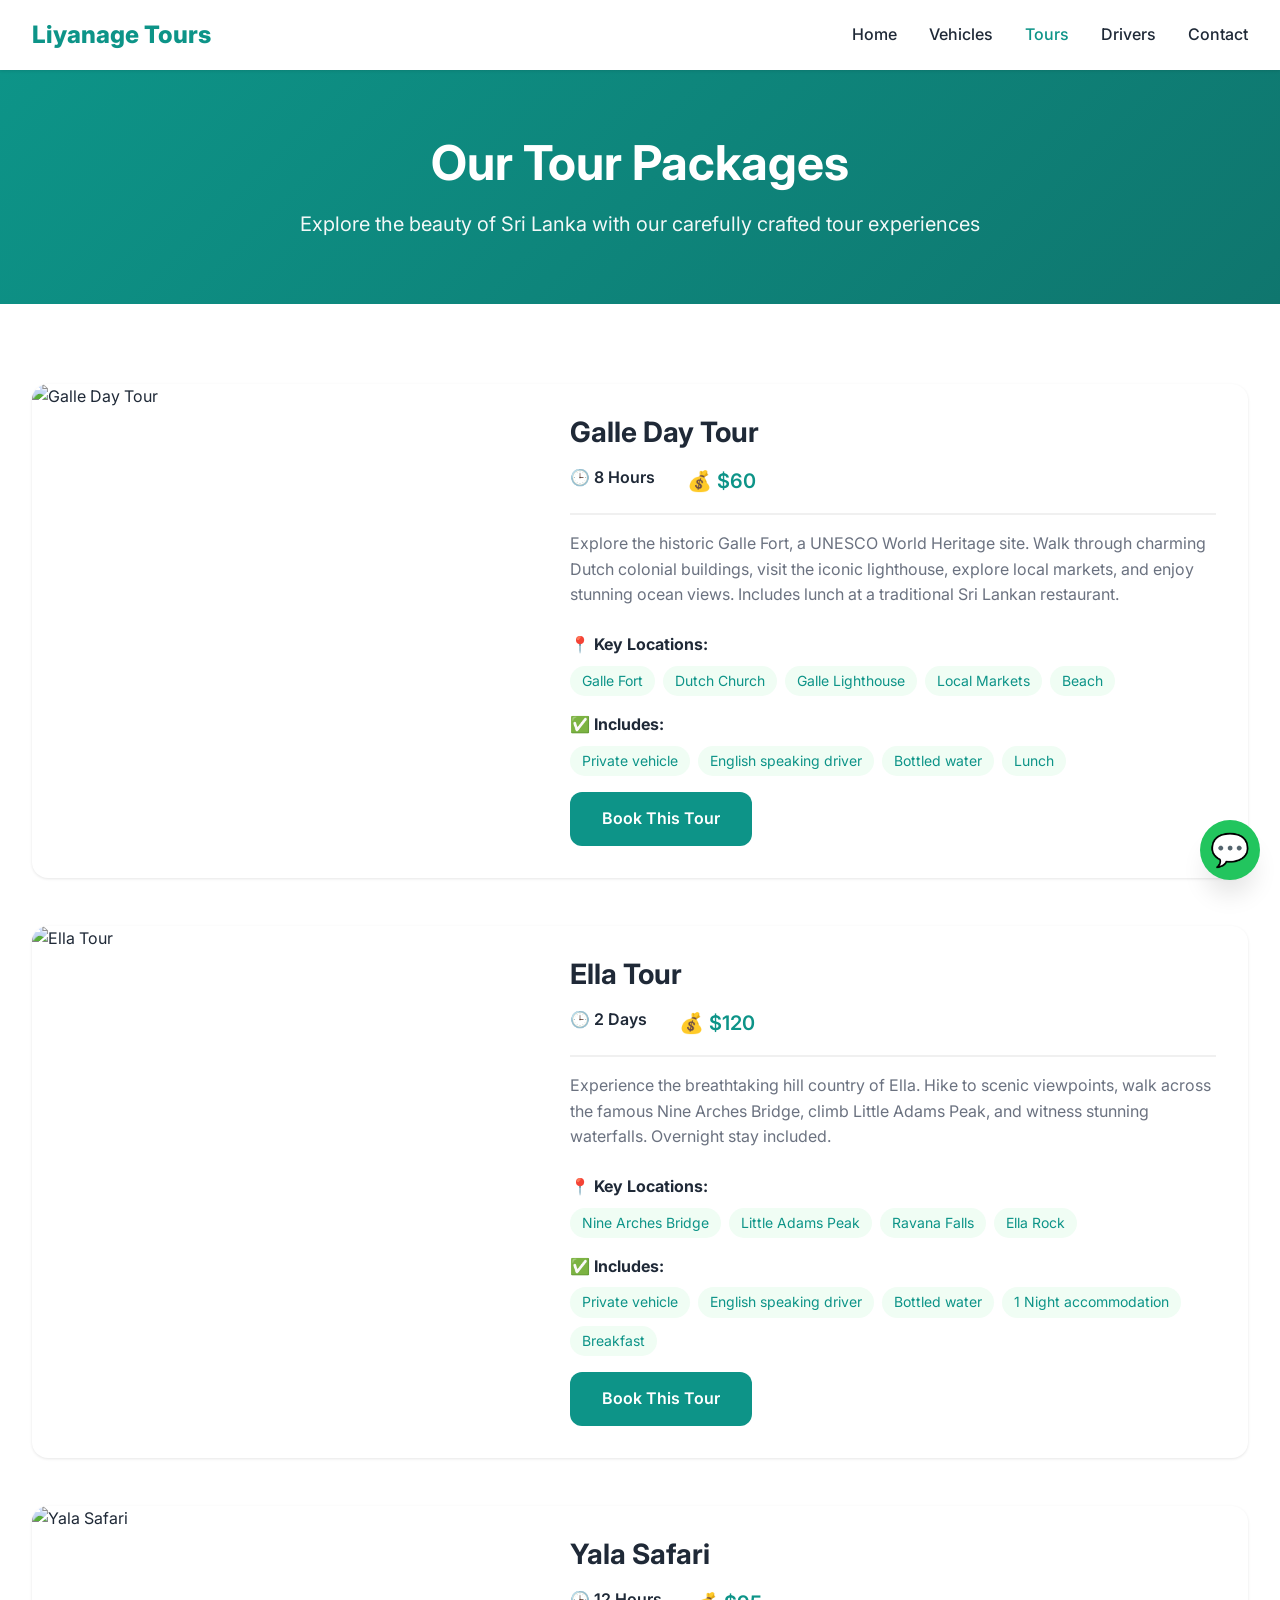
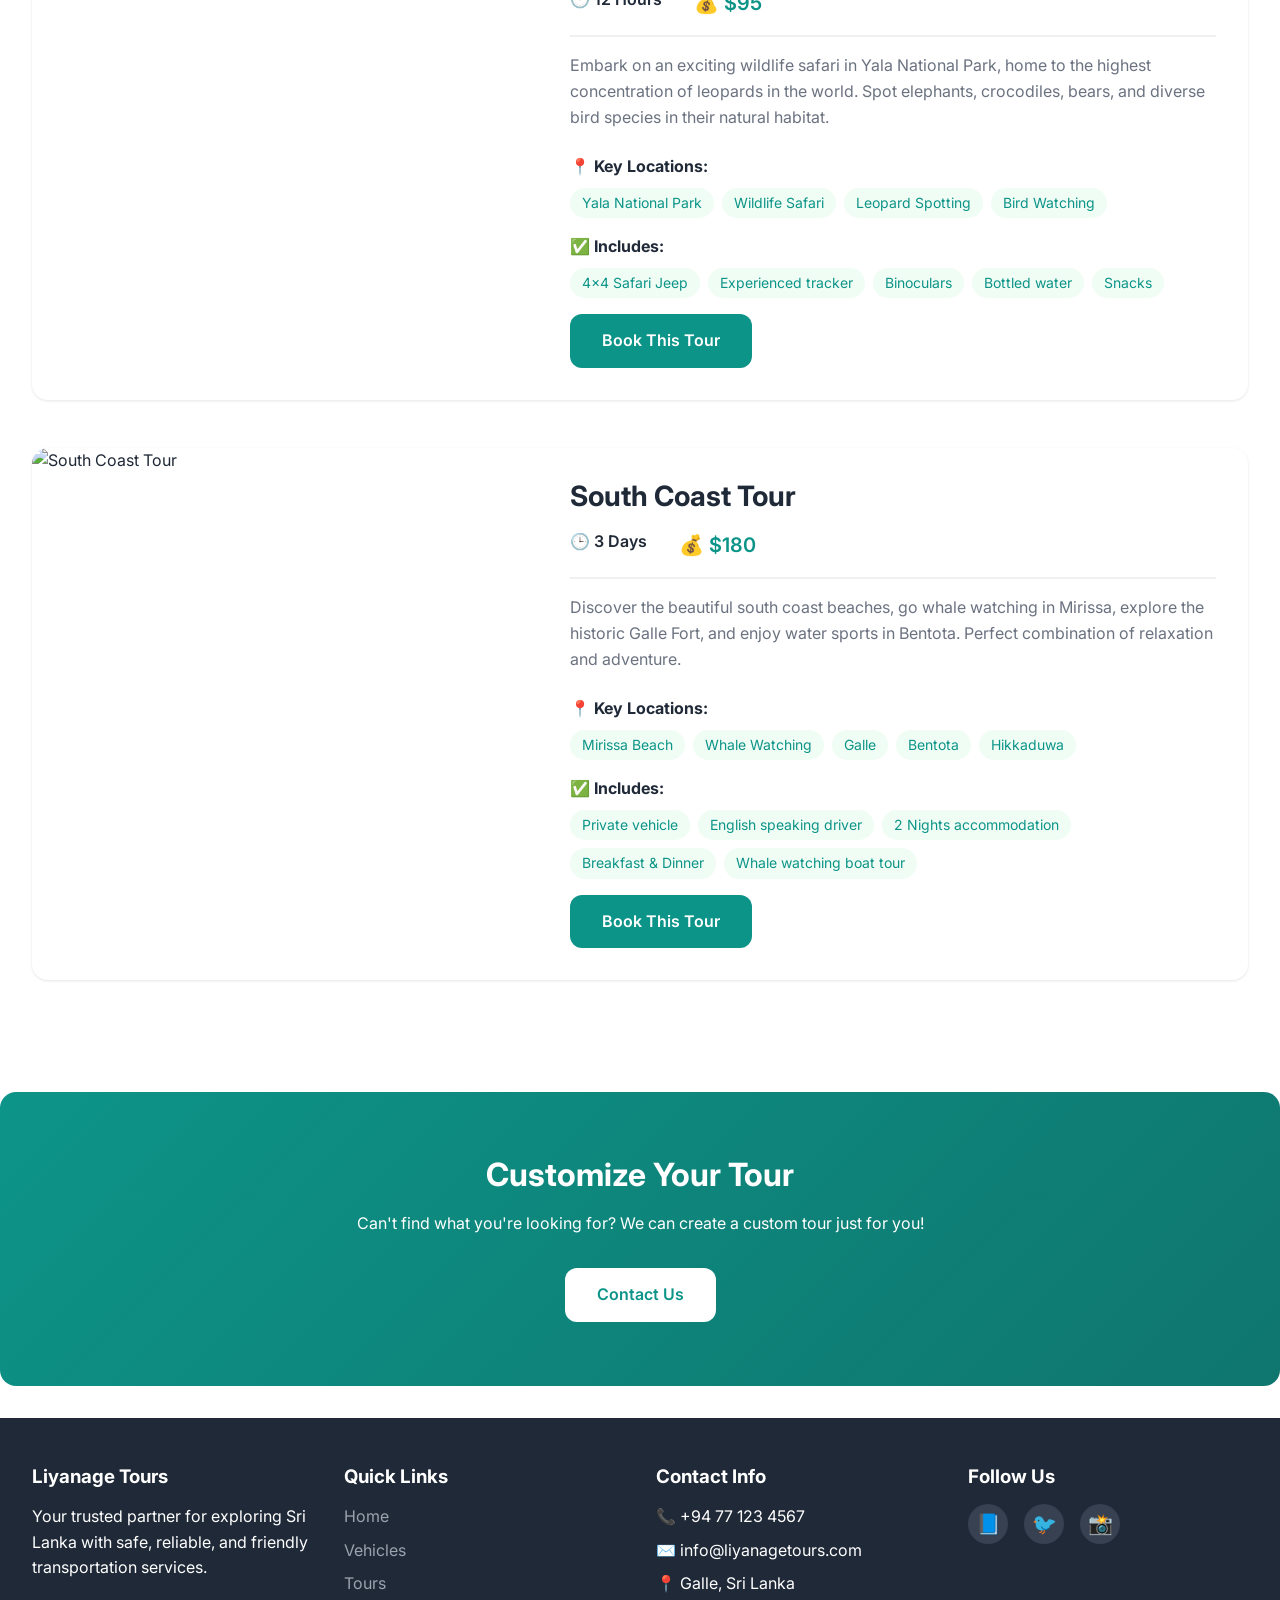
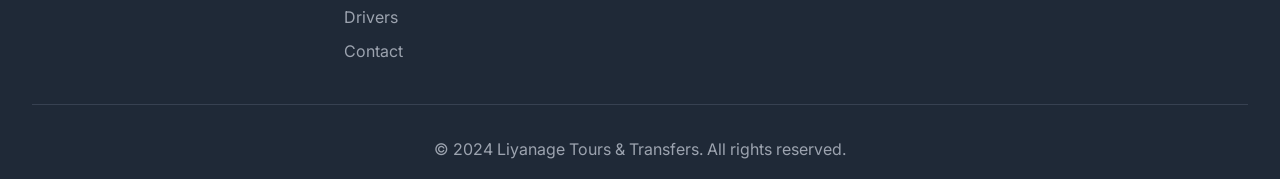
==== tours.html @ ed0e01f2 "Update Simple version with html/js/css" ====
<!DOCTYPE html>
<html lang="en">
<head>
    <meta charset="UTF-8">
    <meta name="viewport" content="width=device-width, initial-scale=1.0">
    <meta name="description" content="Explore Sri Lanka with our curated tour packages - Galle Day Tour, Ella Tour, Yala Safari, and South Coast Tour">
    <title>Tours - Liyanage Tours | Sri Lanka Travel Packages</title>
    <link rel="stylesheet" href="css/style.css">
    <link rel="stylesheet" href="css/responsive.css">
    <link href="https://fonts.googleapis.com/css2?family=Inter:wght@300;400;500;600;700;800&display=swap" rel="stylesheet">
</head>
<body>
    <!-- Header/Navbar -->
    <header class="header">
        <nav class="navbar">
            <div class="container">
                <div class="nav-container">
                    <a href="index.html" class="logo">Liyanage Tours</a>
                    <button class="mobile-menu-btn" id="mobileMenuBtn">☰</button>
                    <ul class="nav-menu" id="navMenu">
                        <li><a href="index.html">Home</a></li>
                        <li><a href="vehicles.html">Vehicles</a></li>
                        <li><a href="tours.html" class="active">Tours</a></li>
                        <li><a href="drivers.html">Drivers</a></li>
                        <li><a href="contact.html">Contact</a></li>
                    </ul>
                </div>
            </div>
        </nav>
    </header>

    <!-- Tours Hero Section -->
    <section class="page-hero">
        <div class="container">
            <h1>Our Tour Packages</h1>
            <p>Explore the beauty of Sri Lanka with our carefully crafted tour experiences</p>
        </div>
    </section>

    <!-- Tours List Section -->
    <section class="section tours-list">
        <div class="container">
            <div class="tours-container">
                <!-- Tour 1: Galle Day Tour -->
                <div class="tour-item">
                    <div class="tour-image">
                        <img src="https://images.unsplash.com/photo-1557992260-ec58e38d363c?w=800" alt="Galle Day Tour">
                    </div>
                    <div class="tour-details">
                        <h2>Galle Day Tour</h2>
                        <div class="tour-meta">
                            <span class="duration">🕒 8 Hours</span>
                            <span class="price">💰 $60</span>
                        </div>
                        <p class="tour-description">Explore the historic Galle Fort, a UNESCO World Heritage site. Walk through charming Dutch colonial buildings, visit the iconic lighthouse, explore local markets, and enjoy stunning ocean views. Includes lunch at a traditional Sri Lankan restaurant.</p>
                        <div class="tour-highlights">
                            <strong>📍 Key Locations:</strong>
                            <div class="highlights-tags">
                                <span>Galle Fort</span>
                                <span>Dutch Church</span>
                                <span>Galle Lighthouse</span>
                                <span>Local Markets</span>
                                <span>Beach</span>
                            </div>
                        </div>
                        <div class="tour-includes">
                            <strong>✅ Includes:</strong>
                            <div class="includes-tags">
                                <span>Private vehicle</span>
                                <span>English speaking driver</span>
                                <span>Bottled water</span>
                                <span>Lunch</span>
                            </div>
                        </div>
                        <a href="contact.html" class="btn btn-primary">Book This Tour</a>
                    </div>
                </div>

                <!-- Tour 2: Ella Tour -->
                <div class="tour-item">
                    <div class="tour-image">
                        <img src="https://images.unsplash.com/photo-1587574293340-e0011c4e8ecf?w=800" alt="Ella Tour">
                    </div>
                    <div class="tour-details">
                        <h2>Ella Tour</h2>
                        <div class="tour-meta">
                            <span class="duration">🕒 2 Days</span>
                            <span class="price">💰 $120</span>
                        </div>
                        <p class="tour-description">Experience the breathtaking hill country of Ella. Hike to scenic viewpoints, walk across the famous Nine Arches Bridge, climb Little Adams Peak, and witness stunning waterfalls. Overnight stay included.</p>
                        <div class="tour-highlights">
                            <strong>📍 Key Locations:</strong>
                            <div class="highlights-tags">
                                <span>Nine Arches Bridge</span>
                                <span>Little Adams Peak</span>
                                <span>Ravana Falls</span>
                                <span>Ella Rock</span>
                            </div>
                        </div>
                        <div class="tour-includes">
                            <strong>✅ Includes:</strong>
                            <div class="includes-tags">
                                <span>Private vehicle</span>
                                <span>English speaking driver</span>
                                <span>Bottled water</span>
                                <span>1 Night accommodation</span>
                                <span>Breakfast</span>
                            </div>
                        </div>
                        <a href="contact.html" class="btn btn-primary">Book This Tour</a>
                    </div>
                </div>

                <!-- Tour 3: Yala Safari -->
                <div class="tour-item">
                    <div class="tour-image">
                        <img src="https://images.unsplash.com/photo-1549366021-9f761d450615?w=800" alt="Yala Safari">
                    </div>
                    <div class="tour-details">
                        <h2>Yala Safari</h2>
                        <div class="tour-meta">
                            <span class="duration">🕒 12 Hours</span>
                            <span class="price">💰 $95</span>
                        </div>
                        <p class="tour-description">Embark on an exciting wildlife safari in Yala National Park, home to the highest concentration of leopards in the world. Spot elephants, crocodiles, bears, and diverse bird species in their natural habitat.</p>
                        <div class="tour-highlights">
                            <strong>📍 Key Locations:</strong>
                            <div class="highlights-tags">
                                <span>Yala National Park</span>
                                <span>Wildlife Safari</span>
                                <span>Leopard Spotting</span>
                                <span>Bird Watching</span>
                            </div>
                        </div>
                        <div class="tour-includes">
                            <strong>✅ Includes:</strong>
                            <div class="includes-tags">
                                <span>4x4 Safari Jeep</span>
                                <span>Experienced tracker</span>
                                <span>Binoculars</span>
                                <span>Bottled water</span>
                                <span>Snacks</span>
                            </div>
                        </div>
                        <a href="contact.html" class="btn btn-primary">Book This Tour</a>
                    </div>
                </div>

                <!-- Tour 4: South Coast Tour -->
                <div class="tour-item">
                    <div class="tour-image">
                        <img src="https://images.unsplash.com/photo-1536689091727-3850edcec4b1?w=800" alt="South Coast Tour">
                    </div>
                    <div class="tour-details">
                        <h2>South Coast Tour</h2>
                        <div class="tour-meta">
                            <span class="duration">🕒 3 Days</span>
                            <span class="price">💰 $180</span>
                        </div>
                        <p class="tour-description">Discover the beautiful south coast beaches, go whale watching in Mirissa, explore the historic Galle Fort, and enjoy water sports in Bentota. Perfect combination of relaxation and adventure.</p>
                        <div class="tour-highlights">
                            <strong>📍 Key Locations:</strong>
                            <div class="highlights-tags">
                                <span>Mirissa Beach</span>
                                <span>Whale Watching</span>
                                <span>Galle</span>
                                <span>Bentota</span>
                                <span>Hikkaduwa</span>
                            </div>
                        </div>
                        <div class="tour-includes">
                            <strong>✅ Includes:</strong>
                            <div class="includes-tags">
                                <span>Private vehicle</span>
                                <span>English speaking driver</span>
                                <span>2 Nights accommodation</span>
                                <span>Breakfast & Dinner</span>
                                <span>Whale watching boat tour</span>
                            </div>
                        </div>
                        <a href="contact.html" class="btn btn-primary">Book This Tour</a>
                    </div>
                </div>
            </div>
        </div>
    </section>

    <!-- CTA Section -->
    <section class="cta">
        <div class="container">
            <div class="cta-content">
                <h2>Customize Your Tour</h2>
                <p>Can't find what you're looking for? We can create a custom tour just for you!</p>
                <a href="contact.html" class="btn btn-primary">Contact Us</a>
            </div>
        </div>
    </section>

    <!-- Footer -->
    <footer class="footer">
        <div class="container">
            <div class="footer-grid">
                <div class="footer-col">
                    <h3>Liyanage Tours</h3>
                    <p>Your trusted partner for exploring Sri Lanka with safe, reliable, and friendly transportation services.</p>
                </div>
                <div class="footer-col">
                    <h3>Quick Links</h3>
                    <ul>
                        <li><a href="index.html">Home</a></li>
                        <li><a href="vehicles.html">Vehicles</a></li>
                        <li><a href="tours.html">Tours</a></li>
                        <li><a href="drivers.html">Drivers</a></li>
                        <li><a href="contact.html">Contact</a></li>
                    </ul>
                </div>
                <div class="footer-col">
                    <h3>Contact Info</h3>
                    <ul>
                        <li>📞 +94 77 123 4567</li>
                        <li>✉️ info@liyanagetours.com</li>
                        <li>📍 Galle, Sri Lanka</li>
                    </ul>
                </div>
                <div class="footer-col">
                    <h3>Follow Us</h3>
                    <div class="social-icons">
                        <a href="#" class="social-icon">📘</a>
                        <a href="#" class="social-icon">🐦</a>
                        <a href="#" class="social-icon">📸</a>
                    </div>
                </div>
            </div>
            <div class="footer-bottom">
                <p>&copy; 2024 Liyanage Tours & Transfers. All rights reserved.</p>
            </div>
        </div>
    </footer>

    <!-- WhatsApp Float Button -->
    <a href="https://wa.me/94771234567?text=Hello%20I%20need%20a%20tour%20package" target="_blank" class="whatsapp-float">
        💬
    </a>

    <script src="js/main.js"></script>
    <script src="js/smooth-scroll.js"></script>
</body>
</html>
---- css/style.css ----
/* Reset & Base */
* {
    margin: 0;
    padding: 0;
    box-sizing: border-box;
}

:root {
    --primary: #0D9488;
    --primary-dark: #0F766E;
    --secondary: #22C55E;
    --dark: #1F2937;
    --light: #F9FAFB;
    --gray: #6B7280;
    --white: #FFFFFF;
    --shadow: 0 1px 3px rgba(0,0,0,0.1);
    --shadow-lg: 0 20px 25px -5px rgba(0,0,0,0.1);
    --transition: all 0.3s ease;
}

body {
    font-family: 'Inter', -apple-system, BlinkMacSystemFont, 'Segoe UI', sans-serif;
    color: var(--dark);
    line-height: 1.6;
    overflow-x: hidden;
}

.container {
    max-width: 1280px;
    margin: 0 auto;
    padding: 0 2rem;
}

/* Typography */
h1, h2, h3, h4, h5, h6 {
    font-weight: 700;
    line-height: 1.2;
}

.section-title {
    font-size: 2.5rem;
    text-align: center;
    margin-bottom: 1rem;
}

.section-subtitle {
    text-align: center;
    color: var(--gray);
    margin-bottom: 3rem;
    font-size: 1.125rem;
}

/* Buttons */
.btn {
    display: inline-block;
    padding: 0.875rem 2rem;
    border-radius: 0.75rem;
    text-decoration: none;
    font-weight: 600;
    transition: var(--transition);
    cursor: pointer;
    border: none;
}

.btn-primary {
    background: var(--primary);
    color: var(--white);
}

.btn-primary:hover {
    background: var(--primary-dark);
    transform: translateY(-2px);
}

.btn-whatsapp {
    background: var(--secondary);
    color: var(--white);
}

.btn-whatsapp:hover {
    background: #16A34A;
    transform: translateY(-2px);
}

.btn-outline {
    background: transparent;
    color: var(--primary);
    border: 2px solid var(--primary);
}

.btn-outline:hover {
    background: var(--primary);
    color: var(--white);
}

/* Navbar */
.header {
    position: sticky;
    top: 0;
    z-index: 1000;
    background: var(--white);
    box-shadow: var(--shadow);
}

.nav-container {
    display: flex;
    justify-content: space-between;
    align-items: center;
    height: 70px;
}

.logo {
    font-size: 1.5rem;
    font-weight: 800;
    color: var(--primary);
    text-decoration: none;
}

.nav-menu {
    display: flex;
    gap: 2rem;
    list-style: none;
}

.nav-menu a {
    text-decoration: none;
    color: var(--dark);
    font-weight: 500;
    transition: var(--transition);
}

.nav-menu a:hover,
.nav-menu a.active {
    color: var(--primary);
}

.mobile-menu-btn {
    display: none;
    background: none;
    border: none;
    font-size: 1.5rem;
    cursor: pointer;
}

/* Hero Section */
.hero {
    position: relative;
    height: 90vh;
    min-height: 600px;
    display: flex;
    align-items: center;
    justify-content: center;
    text-align: center;
    color: var(--white);
    overflow: hidden;
}

.hero-bg {
    position: absolute;
    top: 0;
    left: 0;
    width: 100%;
    height: 100%;
    background-image: url(/images/hero-bg.jpg);
    background-size: cover;
    background-position: center;
    background-attachment: fixed;
    z-index: 0;
}

.hero-overlay {
    position: absolute;
    top: 0;
    left: 0;
    width: 100%;
    height: 100%;
    background: linear-gradient(135deg, rgba(13, 148, 136, 0.85), rgba(20, 184, 166, 0.75));
    z-index: 1;
}

.hero-content {
    position: relative;
    z-index: 2;
    max-width: 800px;
    margin: 0 auto;
    padding: 0 1rem;
}

.hero h1 {
    font-size: 3.5rem;
    margin-bottom: 1rem;
}

.hero p {
    font-size: 1.25rem;
    margin-bottom: 2rem;
}

.hero-buttons {
    display: flex;
    gap: 1rem;
    justify-content: center;
}

/* Sections */
.section {
    padding: 5rem 0;
}

.services {
    background: var(--light);
}

/* Grid Systems */
.services-grid {
    display: grid;
    grid-template-columns: repeat(auto-fit, minmax(280px, 1fr));
    gap: 2rem;
}

.vehicles-grid,
.features-grid,
.testimonials-grid {
    display: grid;
    grid-template-columns: repeat(auto-fit, minmax(320px, 1fr));
    gap: 2rem;
}

/* Cards */
.service-card,
.vehicle-card,
.feature-card,
.testimonial-card {
    background: var(--white);
    border-radius: 1rem;
    padding: 2rem;
    text-align: center;
    transition: var(--transition);
    box-shadow: var(--shadow);
}

.service-card:hover,
.vehicle-card:hover,
.feature-card:hover,
.testimonial-card:hover {
    transform: translateY(-5px);
    box-shadow: var(--shadow-lg);
}

.service-icon,
.feature-icon {
    font-size: 3rem;
    margin-bottom: 1rem;
}

.service-card h3,
.vehicle-card h3,
.feature-card h3 {
    margin-bottom: 0.75rem;
}

.service-card p,
.feature-card p {
    color: var(--gray);
}

/* Vehicle Card */
.vehicle-card img {
    width: 100%;
    height: 200px;
    object-fit: cover;
    border-radius: 0.5rem;
    margin-bottom: 1rem;
}

.vehicle-specs {
    display: flex;
    justify-content: center;
    gap: 1rem;
    color: var(--gray);
    font-size: 0.875rem;
    margin: 0.5rem 0;
}

.vehicle-price {
    font-size: 1.5rem;
    font-weight: 700;
    color: var(--primary);
    margin: 1rem 0;
}

/* Testimonials */
.testimonial-text {
    font-style: italic;
    color: var(--gray);
    margin-bottom: 1rem;
}

.testimonial-author {
    font-weight: 600;
    margin-bottom: 0.5rem;
}

.rating {
    color: #F59E0B;
}

/* CTA Section */
.cta {
    background: linear-gradient(135deg, var(--primary), var(--primary-dark));
    color: var(--white);
    padding: 4rem 2rem;
    margin: 2rem 0;
    border-radius: 1rem;
    text-align: center;
}

.cta h2 {
    font-size: 2rem;
    margin-bottom: 1rem;
}

.cta p {
    margin-bottom: 2rem;
}

.cta .btn-primary {
    background: var(--white);
    color: var(--primary);
}

.cta .btn-primary:hover {
    transform: translateY(-2px);
}

/* Footer */
.footer {
    background: var(--dark);
    color: var(--white);
    padding: 3rem 0 1rem;
    margin-top: 2rem;
}

.footer-grid {
    display: grid;
    grid-template-columns: repeat(auto-fit, minmax(250px, 1fr));
    gap: 2rem;
    margin-bottom: 2rem;
}

.footer-col h3 {
    margin-bottom: 1rem;
}

.footer-col ul {
    list-style: none;
}

.footer-col ul li {
    margin-bottom: 0.5rem;
}

.footer-col a {
    color: #9CA3AF;
    text-decoration: none;
    transition: var(--transition);
}

.footer-col a:hover {
    color: var(--white);
}

.social-icons {
    display: flex;
    gap: 1rem;
}

.social-icon {
    width: 2.5rem;
    height: 2.5rem;
    background: #374151;
    border-radius: 50%;
    display: flex;
    align-items: center;
    justify-content: center;
    text-decoration: none;
    font-size: 1.25rem;
    transition: var(--transition);
}

.social-icon:hover {
    background: var(--primary);
}

.footer-bottom {
    text-align: center;
    padding-top: 2rem;
    border-top: 1px solid #374151;
    color: #9CA3AF;
}

/* WhatsApp Float Button */
.whatsapp-float {
    position: fixed;
    bottom: 20px;
    right: 20px;
    background: var(--secondary);
    width: 60px;
    height: 60px;
    border-radius: 50%;
    display: flex;
    align-items: center;
    justify-content: center;
    text-decoration: none;
    font-size: 2rem;
    color: var(--white);
    box-shadow: var(--shadow-lg);
    transition: var(--transition);
    z-index: 1000;
}

.whatsapp-float:hover {
    transform: scale(1.1);
}

/* Animations */
@keyframes fadeInUp {
    from {
        opacity: 0;
        transform: translateY(30px);
    }
    to {
        opacity: 1;
        transform: translateY(0);
    }
}

.animate-fadeInUp {
    animation: fadeInUp 0.8s ease forwards;
}

.delay-1 {
    animation-delay: 0.2s;
    opacity: 0;
}

.delay-2 {
    animation-delay: 0.4s;
    opacity: 0;
}


/* ---------------------------------------------------------------------------------------- */


/* Page Hero */
.page-hero {
    background: linear-gradient(135deg, var(--primary), var(--primary-dark));
    color: var(--white);
    padding: 4rem 0;
    text-align: center;
}

.page-hero h1 {
    font-size: 3rem;
    margin-bottom: 1rem;
}

.page-hero p {
    font-size: 1.25rem;
    opacity: 0.95;
}

/* Tours Page Styles */
.tours-container {
    display: flex;
    flex-direction: column;
    gap: 3rem;
}

.tour-item {
    display: grid;
    grid-template-columns: 1fr 1.5fr;
    gap: 2rem;
    background: var(--white);
    border-radius: 1rem;
    overflow: hidden;
    box-shadow: var(--shadow);
    transition: var(--transition);
}

.tour-item:hover {
    transform: translateY(-5px);
    box-shadow: var(--shadow-lg);
}

.tour-image img {
    width: 100%;
    height: 100%;
    object-fit: cover;
}

.tour-details {
    padding: 2rem;
}

.tour-details h2 {
    font-size: 1.75rem;
    margin-bottom: 1rem;
}

.tour-meta {
    display: flex;
    gap: 2rem;
    margin-bottom: 1rem;
    padding-bottom: 1rem;
    border-bottom: 2px solid #f0f0f0;
}

.duration, .price {
    font-weight: 600;
}

.price {
    color: var(--primary);
    font-size: 1.25rem;
}

.tour-description {
    color: var(--gray);
    margin-bottom: 1.5rem;
    line-height: 1.6;
}

.highlights-tags, .includes-tags {
    display: flex;
    flex-wrap: wrap;
    gap: 0.5rem;
    margin: 0.5rem 0 1rem;
}

.highlights-tags span, .includes-tags span {
    background: #f0fdf4;
    padding: 0.25rem 0.75rem;
    border-radius: 9999px;
    font-size: 0.875rem;
    color: var(--primary);
}

/* Drivers Page Styles */
.drivers-container {
    display: grid;
    grid-template-columns: repeat(auto-fit, minmax(350px, 1fr));
    gap: 2rem;
}

.driver-card {
    background: var(--white);
    border-radius: 1rem;
    overflow: hidden;
    box-shadow: var(--shadow);
    transition: var(--transition);
}

.driver-card:hover {
    transform: translateY(-5px);
    box-shadow: var(--shadow-lg);
}

.driver-image {
    width: 100%;
    height: 300px;
    overflow: hidden;
}

.driver-image img {
    width: 100%;
    height: 100%;
    object-fit: cover;
}

.driver-info {
    padding: 1.5rem;
}

.driver-info h3 {
    font-size: 1.5rem;
    margin-bottom: 0.5rem;
}

.driver-experience {
    color: var(--primary);
    font-weight: 600;
    margin-bottom: 0.5rem;
}

.driver-languages {
    display: flex;
    gap: 0.5rem;
    margin-bottom: 1rem;
}

.lang-badge {
    background: #e0f2fe;
    padding: 0.25rem 0.75rem;
    border-radius: 9999px;
    font-size: 0.75rem;
    font-weight: 500;
}

.driver-bio {
    color: var(--gray);
    margin-bottom: 1rem;
    line-height: 1.5;
}

.specialty-tags {
    display: flex;
    flex-wrap: wrap;
    gap: 0.5rem;
    margin: 0.5rem 0;
}

.specialty-tags span {
    background: #f3f4f6;
    padding: 0.25rem 0.75rem;
    border-radius: 9999px;
    font-size: 0.875rem;
}

.driver-rating {
    margin-top: 1rem;
    padding-top: 1rem;
    border-top: 1px solid #e5e7eb;
}

.stars {
    color: #fbbf24;
    font-size: 1.125rem;
}

.reviews {
    color: var(--gray);
    font-size: 0.875rem;
    margin-left: 0.5rem;
}

/* Benefits Grid */
.benefits-grid {
    display: grid;
    grid-template-columns: repeat(auto-fit, minmax(250px, 1fr));
    gap: 2rem;
    margin-top: 2rem;
}

.benefit-card {
    text-align: center;
    padding: 2rem;
}

.benefit-icon {
    font-size: 3rem;
    margin-bottom: 1rem;
}

/* Contact Page Styles */
.contact-wrapper {
    display: grid;
    grid-template-columns: 1fr 1fr;
    gap: 3rem;
    margin-bottom: 3rem;
}

.contact-form-container,
.contact-info-container {
    background: var(--white);
    padding: 2rem;
    border-radius: 1rem;
    box-shadow: var(--shadow);
}

.contact-form-container h2,
.contact-info-container h2 {
    margin-bottom: 1.5rem;
    font-size: 1.5rem;
}

.form-group {
    margin-bottom: 1.25rem;
}

.form-group label {
    display: block;
    font-weight: 600;
    margin-bottom: 0.5rem;
}

.form-group input,
.form-group select,
.form-group textarea {
    width: 100%;
    padding: 0.75rem;
    border: 1px solid #d1d5db;
    border-radius: 0.5rem;
    font-size: 1rem;
    font-family: inherit;
}

.form-group input:focus,
.form-group select:focus,
.form-group textarea:focus {
    outline: none;
    border-color: var(--primary);
    box-shadow: 0 0 0 3px rgba(13, 148, 136, 0.1);
}

.form-row {
    display: grid;
    grid-template-columns: 1fr 1fr;
    gap: 1rem;
}

.info-item {
    display: flex;
    gap: 1rem;
    margin-bottom: 1.5rem;
    padding-bottom: 1.5rem;
    border-bottom: 1px solid #e5e7eb;
}

.info-icon {
    font-size: 2rem;
}

.info-details h3 {
    font-size: 1rem;
    margin-bottom: 0.25rem;
}

.info-details p {
    color: var(--gray);
}

.info-note {
    font-size: 0.75rem;
    margin-top: 0.25rem;
}

.whatsapp-contact {
    margin-top: 1.5rem;
}

.whatsapp-contact .btn {
    width: 100%;
    text-align: center;
}

.map-container {
    margin-top: 2rem;
}

.map-container h2 {
    margin-bottom: 1rem;
}

/* FAQ Section */
.faq-section {
    background: var(--light);
}

.faq-grid {
    display: grid;
    grid-template-columns: repeat(auto-fit, minmax(300px, 1fr));
    gap: 2rem;
}

.faq-item {
    background: var(--white);
    padding: 1.5rem;
    border-radius: 0.75rem;
}

.faq-item h3 {
    margin-bottom: 0.75rem;
    color: var(--primary);
}

.faq-item p {
    color: var(--gray);
}

/* Mobile Responsive */
@media (max-width: 768px) {
    .tour-item {
        grid-template-columns: 1fr;
    }
    
    .contact-wrapper {
        grid-template-columns: 1fr;
    }
    
    .form-row {
        grid-template-columns: 1fr;
    }
    
    .page-hero h1 {
        font-size: 2rem;
    }
    
    .drivers-container {
        grid-template-columns: 1fr;
    }
    
    .tour-meta {
        flex-direction: column;
        gap: 0.5rem;
    }
}
---- css/responsive.css ----
/* Tablet */
@media (max-width: 768px) {
    .container {
        padding: 0 1rem;
    }
    
    .section-title {
        font-size: 2rem;
    }
    
    .hero h1 {
        font-size: 2rem;
    }
    
    .hero p {
        font-size: 1rem;
    }
    
    .hero-buttons {
        flex-direction: column;
        align-items: center;
    }
    
    .btn {
        width: 100%;
        text-align: center;
    }
    
    .services-grid,
    .vehicles-grid,
    .features-grid,
    .testimonials-grid {
        grid-template-columns: 1fr;
    }
    
    .footer-grid {
        grid-template-columns: 1fr;
        text-align: center;
    }
    
    .social-icons {
        justify-content: center;
    }
}

/* Mobile Navbar */
@media (max-width: 768px) {
    .mobile-menu-btn {
        display: block;
    }
    
    .nav-menu {
        display: none;
        position: absolute;
        top: 70px;
        left: 0;
        width: 100%;
        background: var(--white);
        flex-direction: column;
        padding: 1rem;
        box-shadow: var(--shadow);
    }
    
    .nav-menu.active {
        display: flex;
    }
    
    .nav-menu li {
        text-align: center;
        padding: 0.5rem;
    }
}

/* Small Mobile */
@media (max-width: 480px) {
    .section {
        padding: 3rem 0;
    }
    
    .hero {
        min-height: 500px;
    }
    
    .hero h1 {
        font-size: 1.75rem;
    }
    
    .vehicle-card,
    .service-card,
    .feature-card,
    .testimonial-card {
        padding: 1.5rem;
    }
}

/* Desktop Large */
@media (min-width: 1440px) {
    .container {
        max-width: 1400px;
    }
}
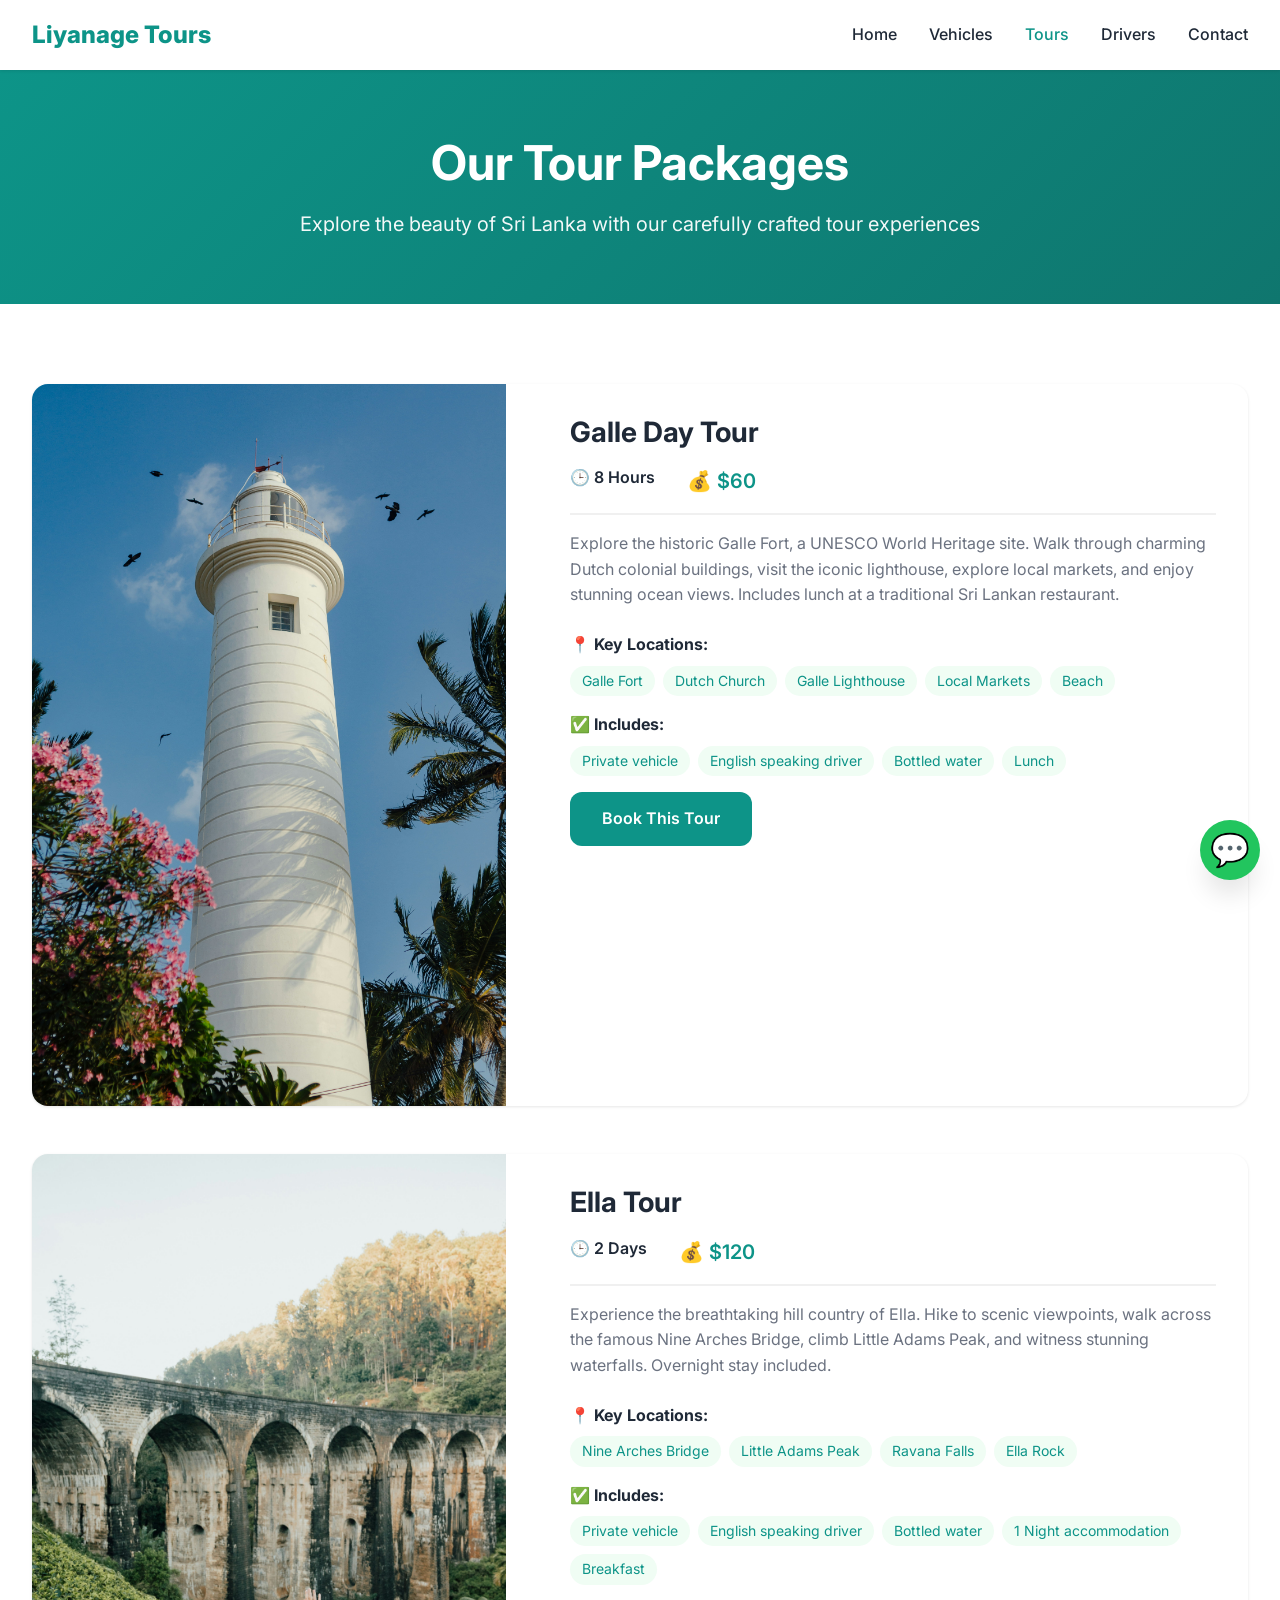
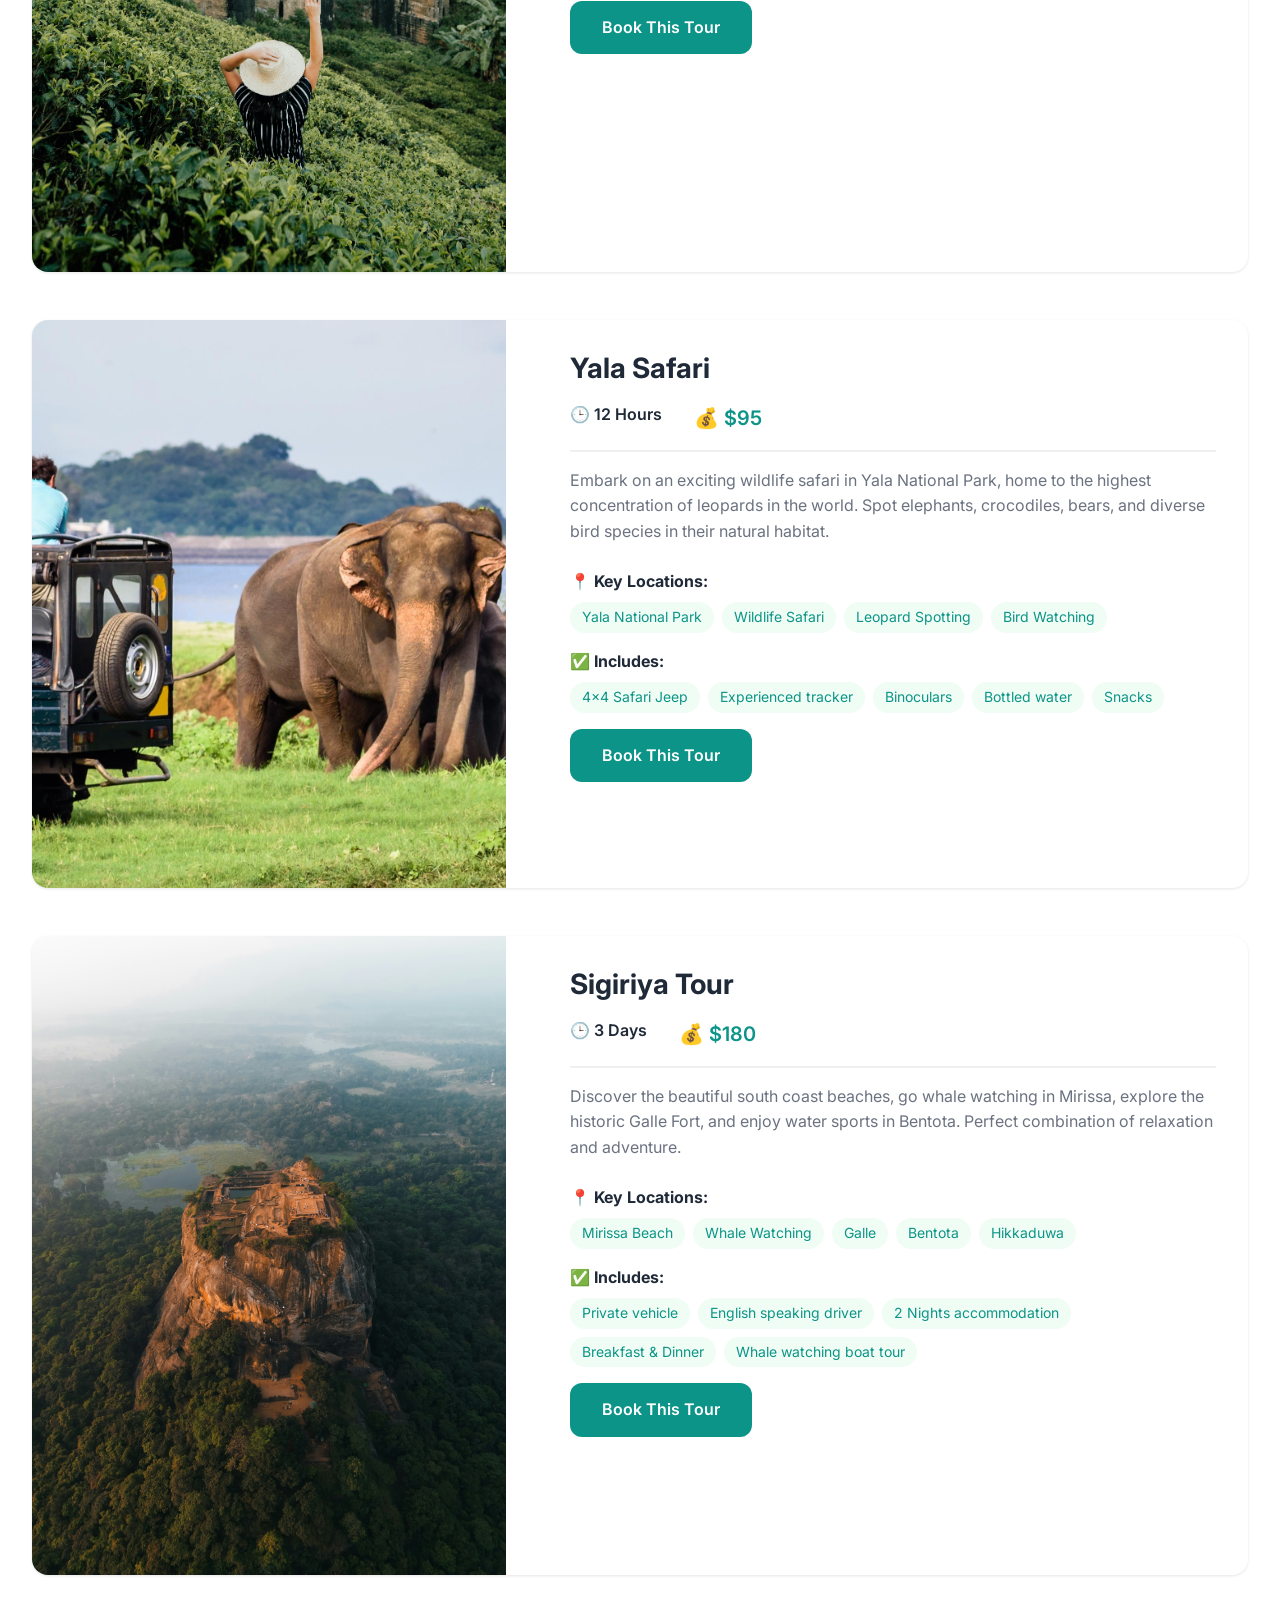
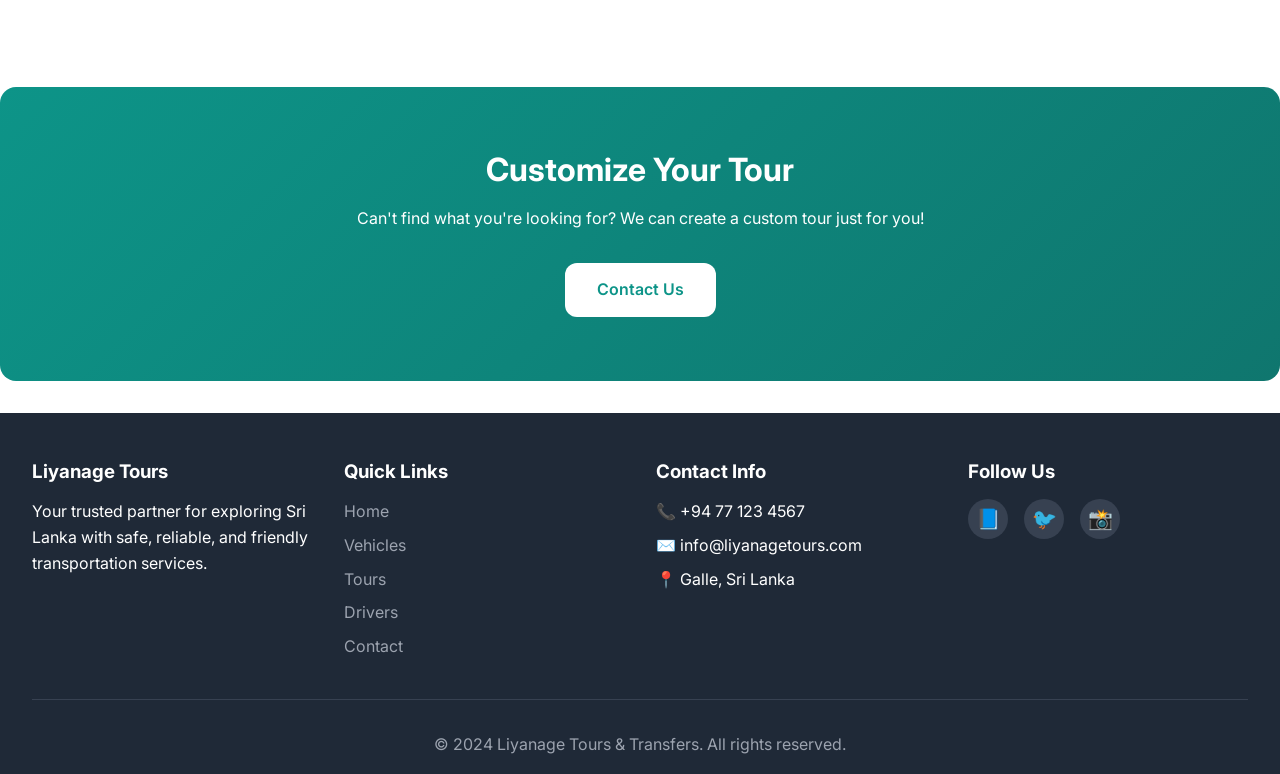
==== commit 1bad74c5: "added tour images" ====
--- a/tours.html
+++ b/tours.html
@@ -44,7 +44,7 @@
                 <!-- Tour 1: Galle Day Tour -->
                 <div class="tour-item">
                     <div class="tour-image">
-                        <img src="https://images.unsplash.com/photo-1557992260-ec58e38d363c?w=800" alt="Galle Day Tour">
+                        <img src="images/tours/galle.jpg" alt="Galle Day Tour">
                     </div>
                     <div class="tour-details">
                         <h2>Galle Day Tour</h2>
@@ -79,7 +79,7 @@
                 <!-- Tour 2: Ella Tour -->
                 <div class="tour-item">
                     <div class="tour-image">
-                        <img src="https://images.unsplash.com/photo-1587574293340-e0011c4e8ecf?w=800" alt="Ella Tour">
+                        <img src="images/tours/ella.jpg" alt="Ella Tour">
                     </div>
                     <div class="tour-details">
                         <h2>Ella Tour</h2>
@@ -114,7 +114,7 @@
                 <!-- Tour 3: Yala Safari -->
                 <div class="tour-item">
                     <div class="tour-image">
-                        <img src="https://images.unsplash.com/photo-1549366021-9f761d450615?w=800" alt="Yala Safari">
+                        <img src="images/tours/yala.jpg" alt="Yala Safari">
                     </div>
                     <div class="tour-details">
                         <h2>Yala Safari</h2>
@@ -149,10 +149,10 @@
                 <!-- Tour 4: South Coast Tour -->
                 <div class="tour-item">
                     <div class="tour-image">
-                        <img src="https://images.unsplash.com/photo-1536689091727-3850edcec4b1?w=800" alt="South Coast Tour">
-                    </div>
-                    <div class="tour-details">
-                        <h2>South Coast Tour</h2>
+                        <img src="images/tours/sigiriya.jpg" alt="sigiriya">
+                    </div>
+                    <div class="tour-details">
+                        <h2>Sigiriya Tour</h2>
                         <div class="tour-meta">
                             <span class="duration">🕒 3 Days</span>
                             <span class="price">💰 $180</span>
--- a/css/style.css
+++ b/css/style.css
@@ -161,7 +161,7 @@
     left: 0;
     width: 100%;
     height: 100%;
-    background-image: url(/images/hero-bg.jpg);
+    background-image: url("../images/hero/hero-bg.jpg");
     background-size: cover;
     background-position: center;
     background-attachment: fixed;
@@ -815,4 +815,4 @@
         flex-direction: column;
         gap: 0.5rem;
     }
-}+}
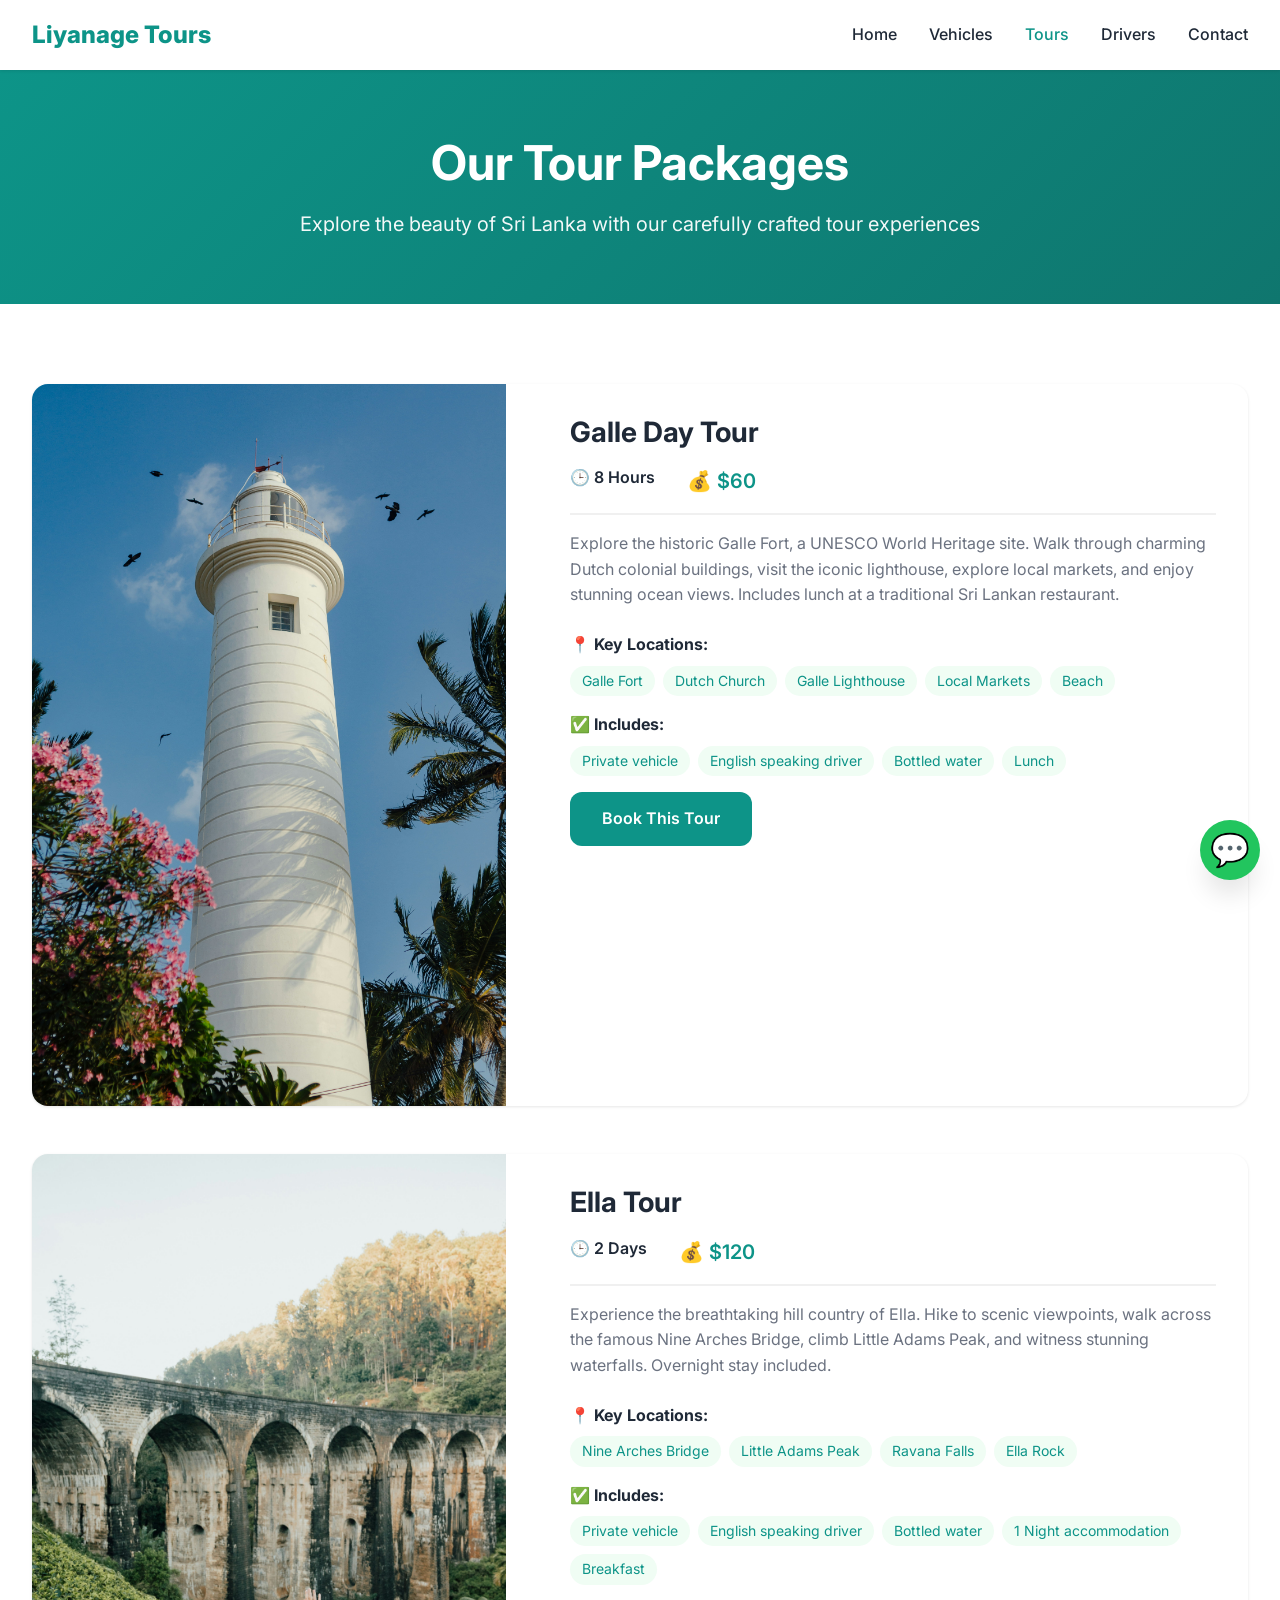
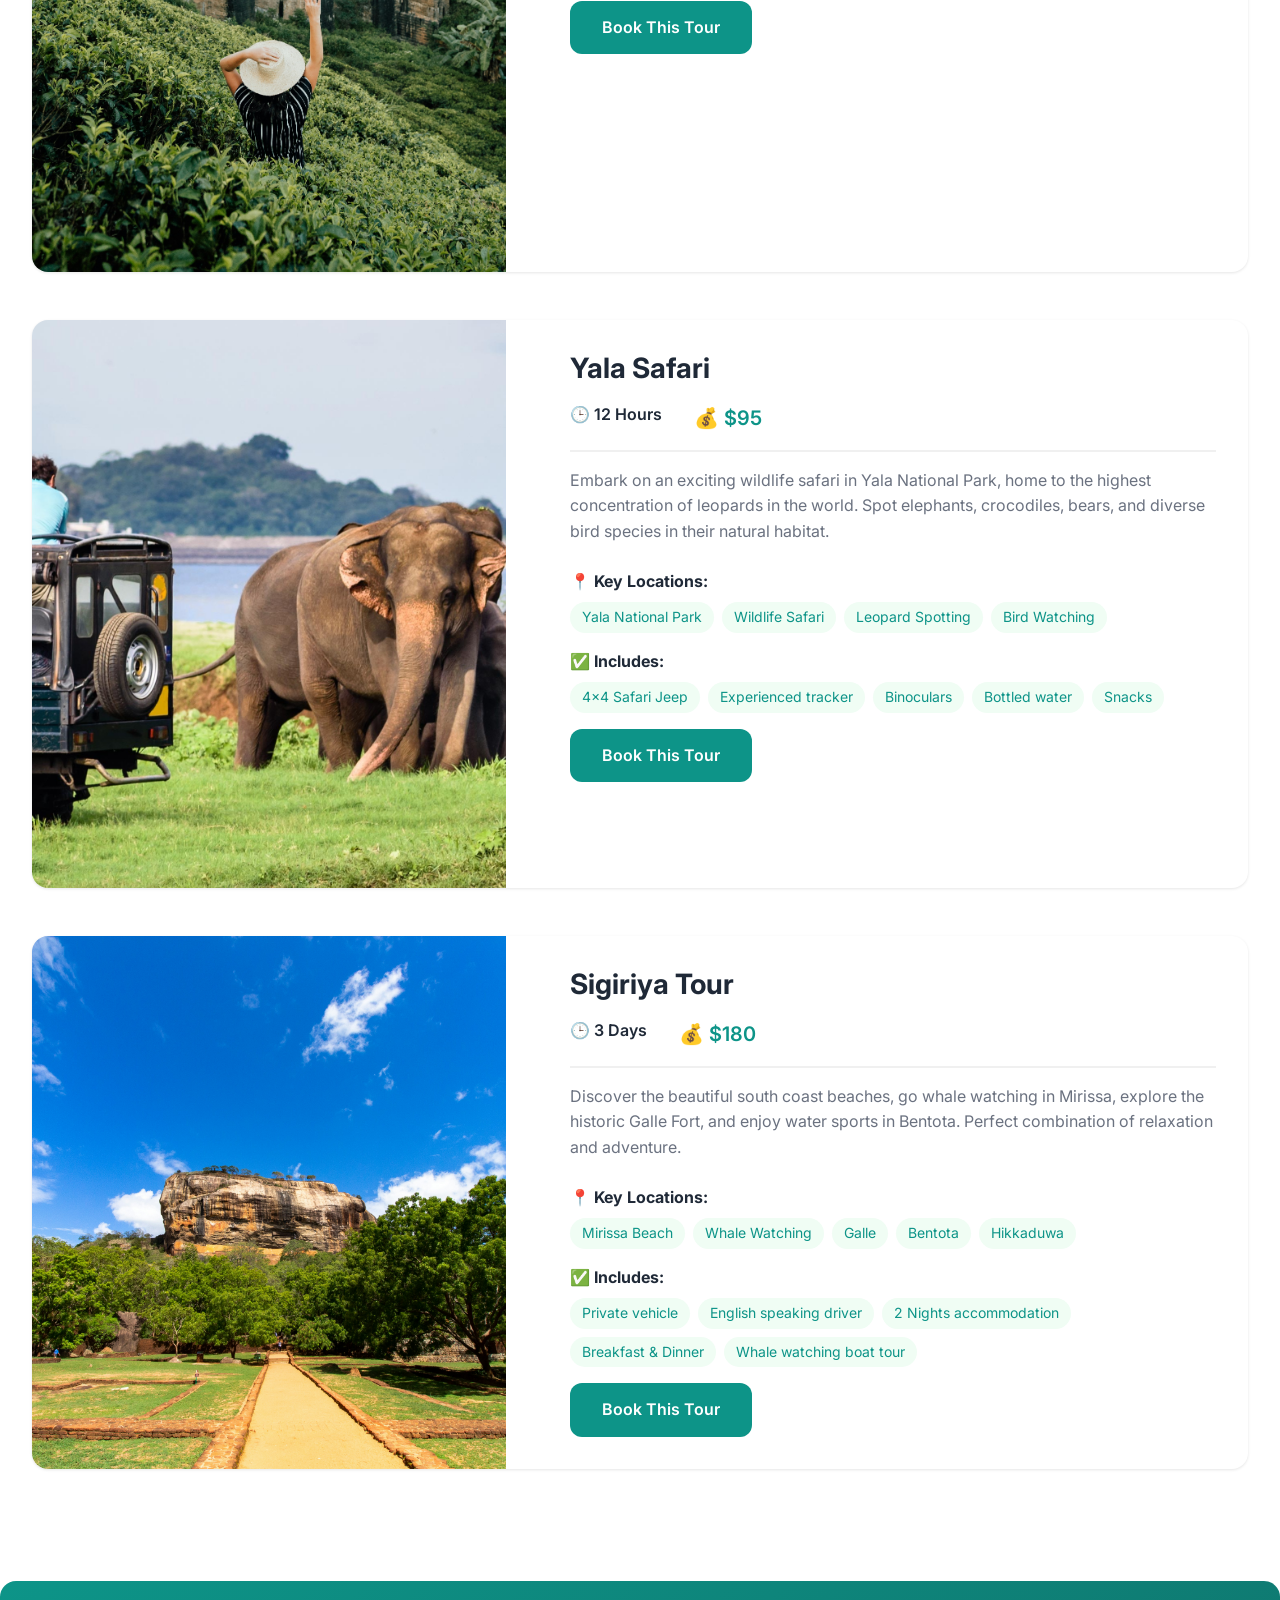
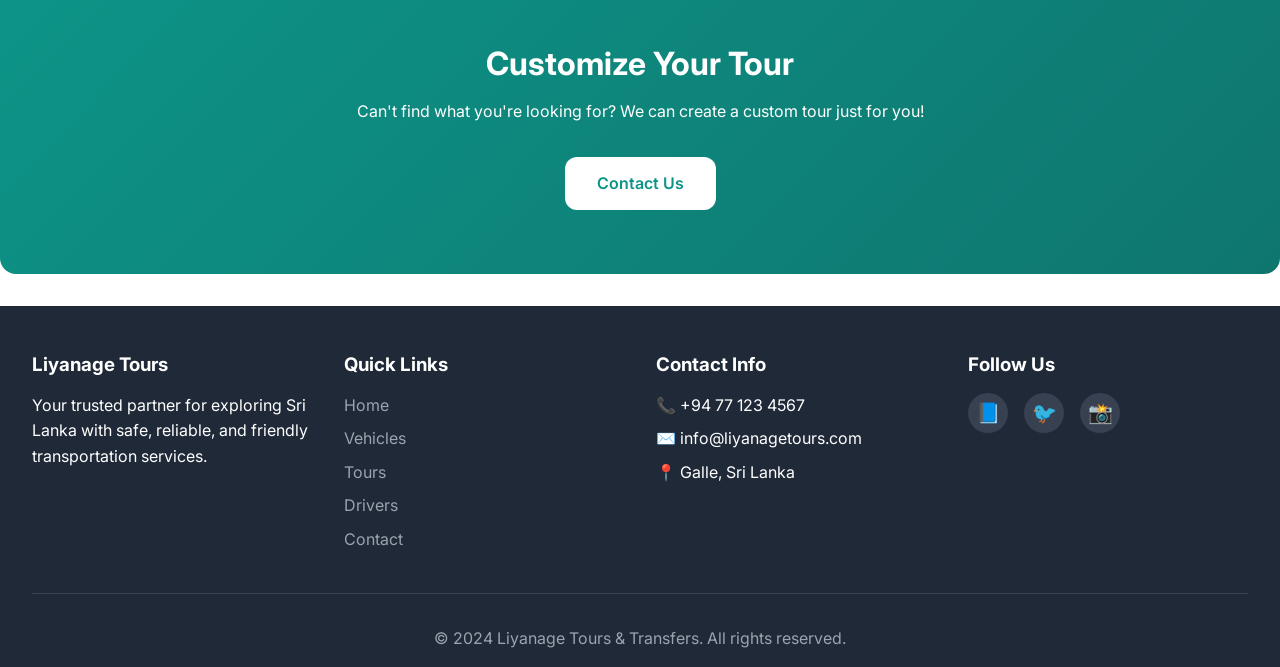
==== commit 4da1bc27: "update heading" ====
--- a/tours.html
+++ b/tours.html
@@ -149,7 +149,7 @@
                 <!-- Tour 4: South Coast Tour -->
                 <div class="tour-item">
                     <div class="tour-image">
-                        <img src="images/tours/sigiriya.jpg" alt="sigiriya">
+                        <img src="images/tours/sigiriya-2.jpg" alt="sigiriya">
                     </div>
                     <div class="tour-details">
                         <h2>Sigiriya Tour</h2>
--- a/css/style.css
+++ b/css/style.css
@@ -161,7 +161,8 @@
     left: 0;
     width: 100%;
     height: 100%;
-    background-image: url("../images/hero/hero-bg.jpg");
+    background-image: url("liyanage-tours/images/hero/hero-bg.jpg");
+    background-image: url("/images/hero/hero-bg.jpg");
     background-size: cover;
     background-position: center;
     background-attachment: fixed;
@@ -174,7 +175,7 @@
     left: 0;
     width: 100%;
     height: 100%;
-    background: linear-gradient(135deg, rgba(13, 148, 136, 0.85), rgba(20, 184, 166, 0.75));
+    /* background: linear-gradient(135deg, rgba(13, 148, 136, 0.85), rgba(20, 184, 166, 0.75)); */
     z-index: 1;
 }
 
@@ -815,4 +816,4 @@
         flex-direction: column;
         gap: 0.5rem;
     }
-}
+}
